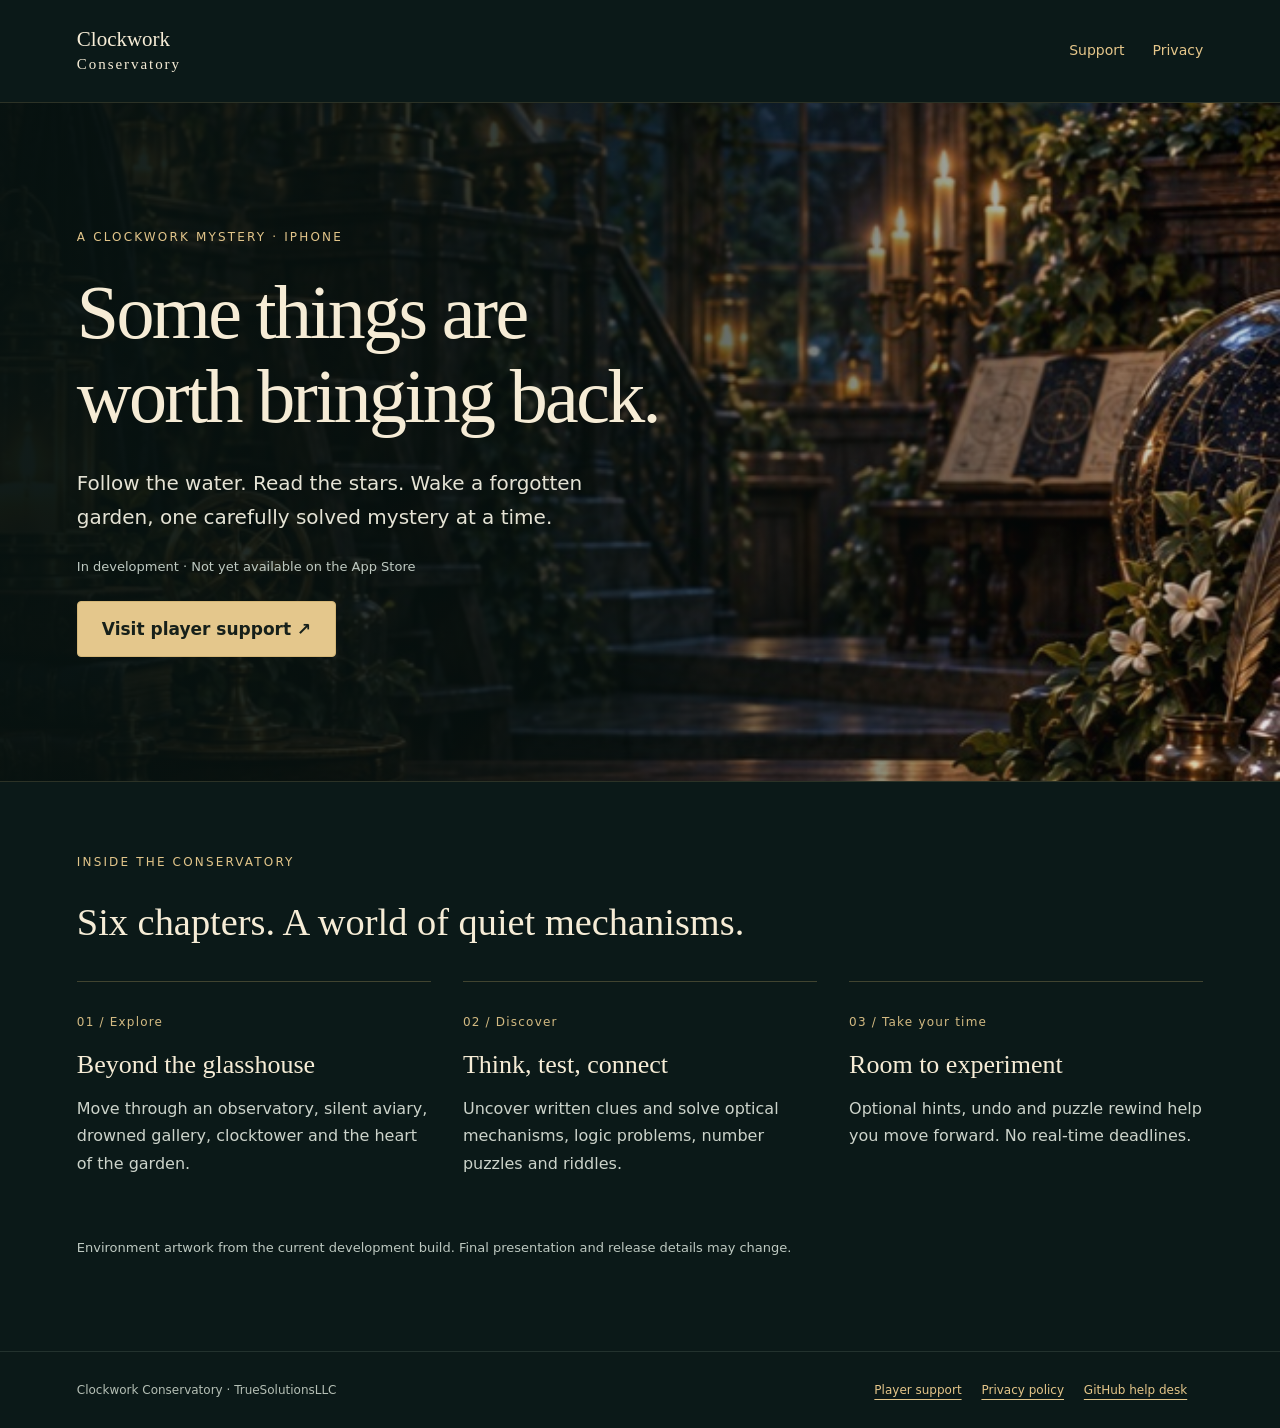
==== docs/index.html @ cb11ec89 "Publish Clockwork Conservatory support and privacy website" ====
<!doctype html>
<html lang="en"><head><meta charset="utf-8"><meta name="viewport" content="width=device-width, initial-scale=1"><meta name="description" content="A garden waiting to wake — official Clockwork Conservatory information and player support."><meta name="theme-color" content="#0b1918"><title>A garden waiting to wake | Clockwork Conservatory</title><link rel="canonical" href="https://truesolutionsllc.github.io/clockwork-conservatory-site/index.html"><link rel="stylesheet" href="styles.css"></head><body><a class="skip" href="#main">Skip to content</a><header><a class="brand" href="index.html">Clockwork<br><span>Conservatory</span></a><nav aria-label="Main"><a href="support.html">Support</a><a href="privacy.html">Privacy</a></nav></header><main id="main"><section class="hero"><div class="hero-art" role="img" aria-label="A brass telescope beneath the glass dome of an overgrown observatory"></div><div class="hero-copy"><p class="eyebrow">A clockwork mystery · iPhone</p><h1>Some things are<br>worth bringing back.</h1><p class="intro">Follow the water. Read the stars. Wake a forgotten garden, one carefully solved mystery at a time.</p><p class="status">In development · Not yet available on the App Store</p><a class="button" href="support.html">Visit player support <span aria-hidden="true">↗</span></a></div></section><section class="below"><p class="eyebrow">Inside the conservatory</p><h2>Six chapters. A world of quiet mechanisms.</h2><div class="cards"><article><span>01 / Explore</span><h3>Beyond the glasshouse</h3><p>Move through an observatory, silent aviary, drowned gallery, clocktower and the heart of the garden.</p></article><article><span>02 / Discover</span><h3>Think, test, connect</h3><p>Uncover written clues and solve optical mechanisms, logic problems, number puzzles and riddles.</p></article><article><span>03 / Take your time</span><h3>Room to experiment</h3><p>Optional hints, undo and puzzle rewind help you move forward. No real-time deadlines.</p></article></div><p class="caption">Environment artwork from the current development build. Final presentation and release details may change.</p></section></main><footer><p>Clockwork Conservatory · TrueSolutionsLLC</p><p><a href="support.html">Player support</a> <a href="privacy.html">Privacy policy</a> <a href="https://github.com/TrueSolutionsLLC/clockwork-conservatory-site/issues">GitHub help desk</a></p></footer></body></html>
---- docs/styles.css ----
*{box-sizing:border-box}html{color-scheme:dark}body{margin:0;background:#0b1918;color:#f6ecd6;font:17px/1.7 system-ui,-apple-system,sans-serif}a{color:#e5c68a;text-underline-offset:5px}a:hover{color:#fff}a:focus-visible,summary:focus-visible{outline:3px solid #f2ca73;outline-offset:6px}header,footer{max-width:1280px;margin:auto;padding:28px 6%;display:flex;align-items:center;justify-content:space-between;gap:24px}.brand{font-family:Georgia,serif;font-size:21px;line-height:1.1;text-decoration:none;color:#f6ecd6}.brand span{font-size:15px;letter-spacing:.13em}nav{display:flex;gap:28px}nav a{font-size:14px;text-decoration:none}.hero{position:relative;min-height:680px;display:flex;align-items:center;isolation:isolate;border-block:1px solid #ad986133}.hero-art{position:absolute;inset:0;z-index:-2;background:url(assets/observatory.jpg) center 45%/cover}.hero:after{content:"";position:absolute;inset:0;z-index:-1;background:linear-gradient(90deg,#071210f5 4%,#071210ce 40%,#07121018 100%)}.hero-copy{width:min(1280px,100%);margin:auto;padding:70px 6%;}.eyebrow{text-transform:uppercase;letter-spacing:.18em;font-size:12px;color:#e2c58a;margin:0 0 24px}h1,h2,h3{font-family:Georgia,serif;font-weight:400;line-height:1.1}h1{font-size:clamp(40px,6vw,76px);letter-spacing:-.035em;margin:0 0 28px}h2{font-size:clamp(28px,3vw,40px);margin:28px 0 20px}h3{font-size:26px;margin:16px 0}p{margin:0 0 22px}.intro{font-size:20px;max-width:580px;color:#e5e3d5}.status,.caption{font-size:13px;color:#bec9c1}.button{display:inline-block;padding:13px 24px;border:1px solid #d4b677;background:#e4c78c;color:#17201a;border-radius:4px;font-weight:650;text-decoration:none}.button:hover{background:#f4dfb7;color:#17201a}.secondary{display:inline-block;margin:14px 20px}.below{max-width:1280px;padding:70px 6%;margin:auto}.cards{display:grid;grid-template-columns:repeat(3,1fr);gap:32px;margin:38px 0}.cards article{border-top:1px solid #ad986155;padding-top:24px}.cards span{font-size:12px;letter-spacing:.1em;color:#d3ba82}.cards p{font-size:16px;color:#ccd3ca}.page{max-width:900px;margin:auto;padding:65px 6% 90px}.page h1{font-size:clamp(40px,6vw,64px)}.page h2{font-size:29px;margin-top:42px}.callout{border:1px solid #7e8c744f;border-radius:12px;background:#152624;padding:28px;margin:40px 0}.callout h2{margin-top:0}.callout .caption{margin:20px 0 0}details{border-bottom:1px solid #81948944;padding:22px 0}summary{cursor:pointer;font-size:18px;font-weight:600}details p{margin:16px 0 0;color:#ccd3ca}.legal p{max-width:720px}footer{border-top:1px solid #81948933;font-size:12px;color:#b5bfb5;flex-wrap:wrap}footer p{margin:0}footer a{margin-right:16px}.skip{position:absolute;left:12px;top:-100px;z-index:9;background:#0b1918;padding:12px}.skip:focus{top:12px}@media(max-width:650px){header{padding:22px 6%}nav{gap:18px}.hero{min-height:650px}.hero-copy{padding-block:65px}.hero:after{background:linear-gradient(90deg,#071210ef,#07121088)}.cards{grid-template-columns:1fr;gap:12px}.below{padding-block:48px}.page{padding-top:40px}.callout{padding:22px}.button{max-width:100%;overflow-wrap:anywhere}footer{align-items:flex-start;flex-direction:column}}
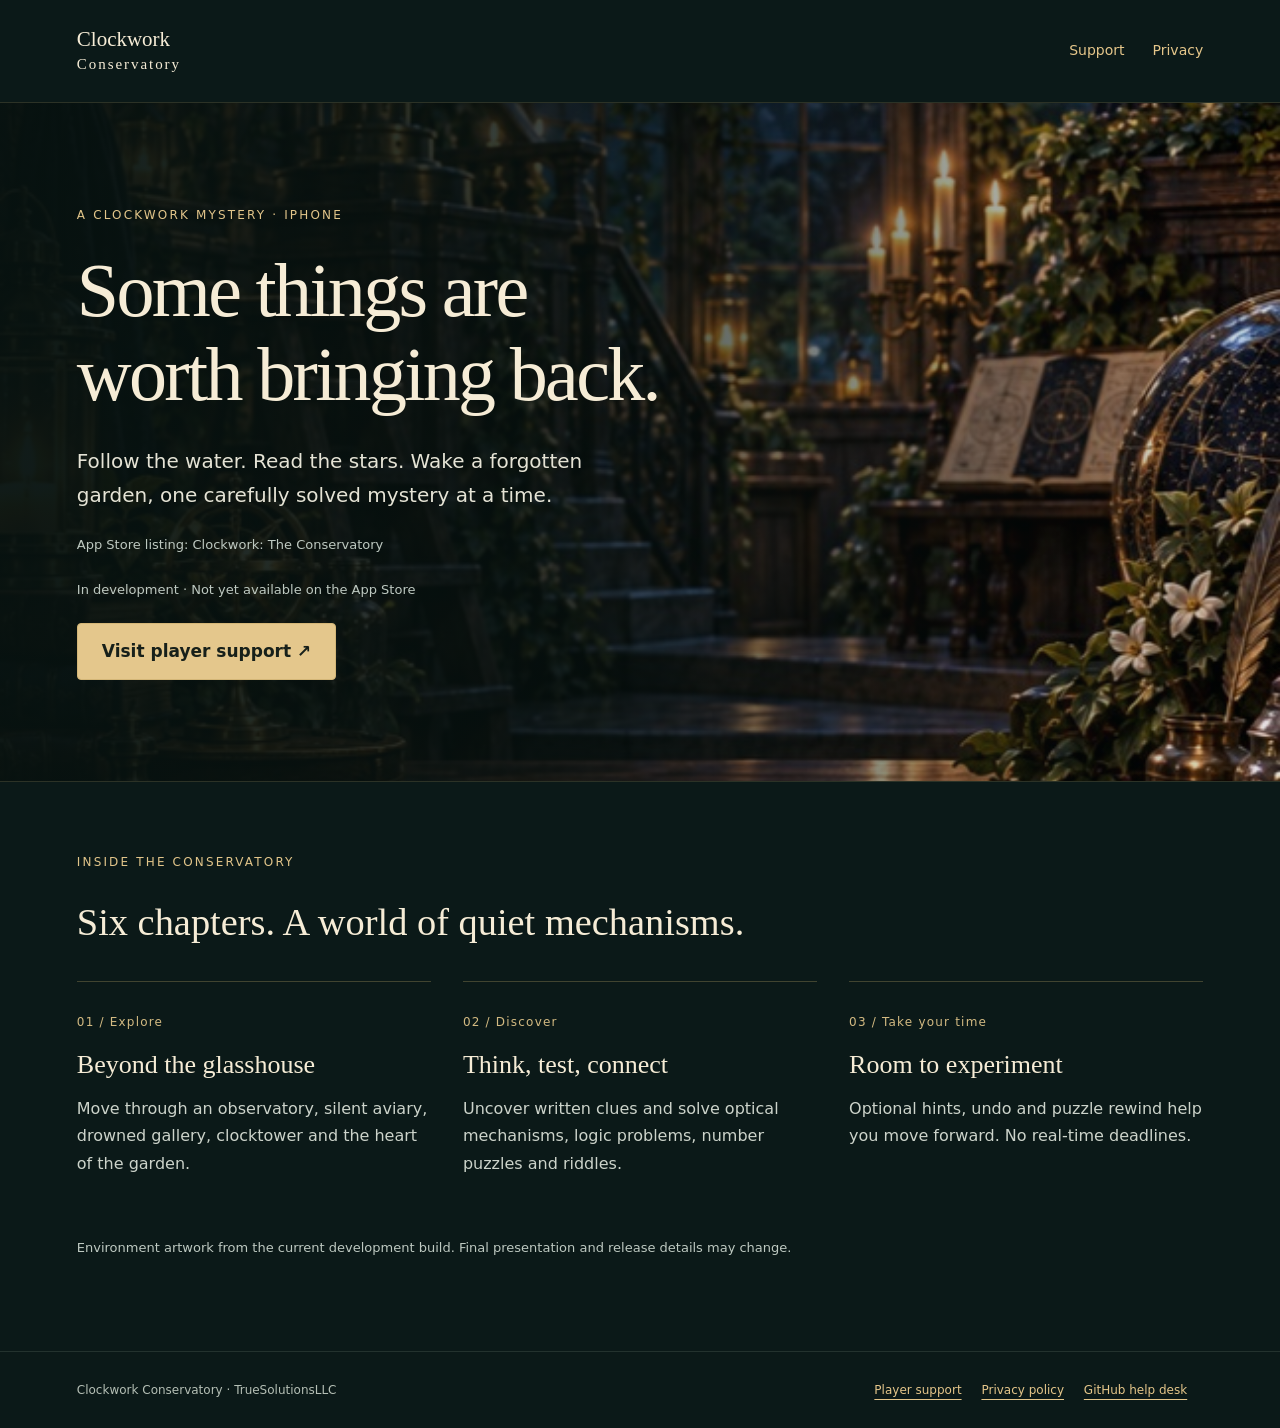
==== commit 7c0c4b36: "Document optional one-time unlock and Apple purchase privacy" ====
--- a/docs/index.html
+++ b/docs/index.html
@@ -1,2 +1,2 @@
 <!doctype html>
-<html lang="en"><head><meta charset="utf-8"><meta name="viewport" content="width=device-width, initial-scale=1"><meta name="description" content="A garden waiting to wake — official Clockwork Conservatory information and player support."><meta name="theme-color" content="#0b1918"><title>A garden waiting to wake | Clockwork Conservatory</title><link rel="canonical" href="https://truesolutionsllc.github.io/clockwork-conservatory-site/index.html"><link rel="stylesheet" href="styles.css"></head><body><a class="skip" href="#main">Skip to content</a><header><a class="brand" href="index.html">Clockwork<br><span>Conservatory</span></a><nav aria-label="Main"><a href="support.html">Support</a><a href="privacy.html">Privacy</a></nav></header><main id="main"><section class="hero"><div class="hero-art" role="img" aria-label="A brass telescope beneath the glass dome of an overgrown observatory"></div><div class="hero-copy"><p class="eyebrow">A clockwork mystery · iPhone</p><h1>Some things are<br>worth bringing back.</h1><p class="intro">Follow the water. Read the stars. Wake a forgotten garden, one carefully solved mystery at a time.</p><p class="status">In development · Not yet available on the App Store</p><a class="button" href="support.html">Visit player support <span aria-hidden="true">↗</span></a></div></section><section class="below"><p class="eyebrow">Inside the conservatory</p><h2>Six chapters. A world of quiet mechanisms.</h2><div class="cards"><article><span>01 / Explore</span><h3>Beyond the glasshouse</h3><p>Move through an observatory, silent aviary, drowned gallery, clocktower and the heart of the garden.</p></article><article><span>02 / Discover</span><h3>Think, test, connect</h3><p>Uncover written clues and solve optical mechanisms, logic problems, number puzzles and riddles.</p></article><article><span>03 / Take your time</span><h3>Room to experiment</h3><p>Optional hints, undo and puzzle rewind help you move forward. No real-time deadlines.</p></article></div><p class="caption">Environment artwork from the current development build. Final presentation and release details may change.</p></section></main><footer><p>Clockwork Conservatory · TrueSolutionsLLC</p><p><a href="support.html">Player support</a> <a href="privacy.html">Privacy policy</a> <a href="https://github.com/TrueSolutionsLLC/clockwork-conservatory-site/issues">GitHub help desk</a></p></footer></body></html>+<html lang="en"><head><meta charset="utf-8"><meta name="viewport" content="width=device-width, initial-scale=1"><meta name="description" content="A garden waiting to wake — official Clockwork Conservatory information and player support."><meta name="theme-color" content="#0b1918"><title>A garden waiting to wake | Clockwork Conservatory</title><link rel="canonical" href="https://truesolutionsllc.github.io/clockwork-conservatory-site/index.html"><link rel="stylesheet" href="styles.css"></head><body><a class="skip" href="#main">Skip to content</a><header><a class="brand" href="index.html">Clockwork<br><span>Conservatory</span></a><nav aria-label="Main"><a href="support.html">Support</a><a href="privacy.html">Privacy</a></nav></header><main id="main"><section class="hero"><div class="hero-art" role="img" aria-label="A brass telescope beneath the glass dome of an overgrown observatory"></div><div class="hero-copy"><p class="eyebrow">A clockwork mystery · iPhone</p><h1>Some things are<br>worth bringing back.</h1><p class="intro">Follow the water. Read the stars. Wake a forgotten garden, one carefully solved mystery at a time.</p><p class="caption">App Store listing: Clockwork: The Conservatory</p><p class="status">In development · Not yet available on the App Store</p><a class="button" href="support.html">Visit player support <span aria-hidden="true">↗</span></a></div></section><section class="below"><p class="eyebrow">Inside the conservatory</p><h2>Six chapters. A world of quiet mechanisms.</h2><div class="cards"><article><span>01 / Explore</span><h3>Beyond the glasshouse</h3><p>Move through an observatory, silent aviary, drowned gallery, clocktower and the heart of the garden.</p></article><article><span>02 / Discover</span><h3>Think, test, connect</h3><p>Uncover written clues and solve optical mechanisms, logic problems, number puzzles and riddles.</p></article><article><span>03 / Take your time</span><h3>Room to experiment</h3><p>Optional hints, undo and puzzle rewind help you move forward. No real-time deadlines.</p></article></div><p class="caption">Environment artwork from the current development build. Final presentation and release details may change.</p></section></main><footer><p>Clockwork Conservatory · TrueSolutionsLLC</p><p><a href="support.html">Player support</a> <a href="privacy.html">Privacy policy</a> <a href="https://github.com/TrueSolutionsLLC/clockwork-conservatory-site/issues">GitHub help desk</a></p></footer></body></html>
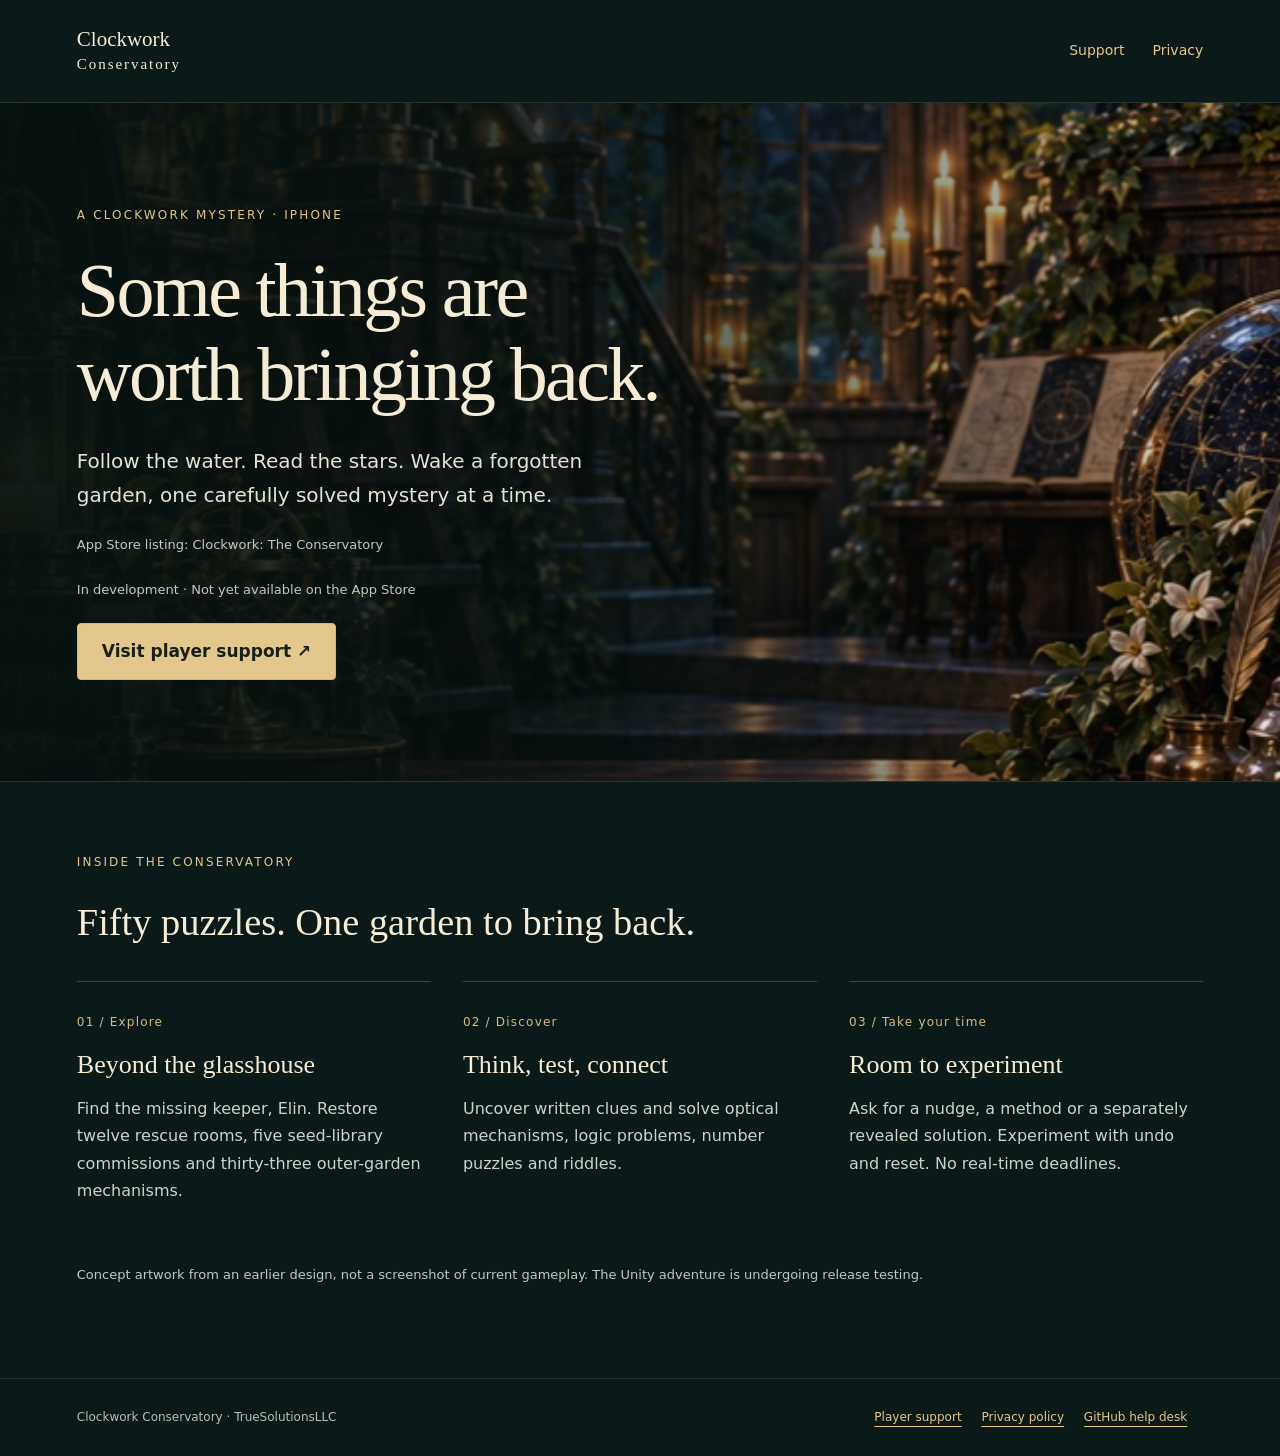
==== commit 7b007002: "Align support pages with the fifty-puzzle Unity adventure" ====
--- a/docs/index.html
+++ b/docs/index.html
@@ -1,2 +1,2 @@
 <!doctype html>
-<html lang="en"><head><meta charset="utf-8"><meta name="viewport" content="width=device-width, initial-scale=1"><meta name="description" content="A garden waiting to wake — official Clockwork Conservatory information and player support."><meta name="theme-color" content="#0b1918"><title>A garden waiting to wake | Clockwork Conservatory</title><link rel="canonical" href="https://truesolutionsllc.github.io/clockwork-conservatory-site/index.html"><link rel="stylesheet" href="styles.css"></head><body><a class="skip" href="#main">Skip to content</a><header><a class="brand" href="index.html">Clockwork<br><span>Conservatory</span></a><nav aria-label="Main"><a href="support.html">Support</a><a href="privacy.html">Privacy</a></nav></header><main id="main"><section class="hero"><div class="hero-art" role="img" aria-label="A brass telescope beneath the glass dome of an overgrown observatory"></div><div class="hero-copy"><p class="eyebrow">A clockwork mystery · iPhone</p><h1>Some things are<br>worth bringing back.</h1><p class="intro">Follow the water. Read the stars. Wake a forgotten garden, one carefully solved mystery at a time.</p><p class="caption">App Store listing: Clockwork: The Conservatory</p><p class="status">In development · Not yet available on the App Store</p><a class="button" href="support.html">Visit player support <span aria-hidden="true">↗</span></a></div></section><section class="below"><p class="eyebrow">Inside the conservatory</p><h2>Six chapters. A world of quiet mechanisms.</h2><div class="cards"><article><span>01 / Explore</span><h3>Beyond the glasshouse</h3><p>Move through an observatory, silent aviary, drowned gallery, clocktower and the heart of the garden.</p></article><article><span>02 / Discover</span><h3>Think, test, connect</h3><p>Uncover written clues and solve optical mechanisms, logic problems, number puzzles and riddles.</p></article><article><span>03 / Take your time</span><h3>Room to experiment</h3><p>Optional hints, undo and puzzle rewind help you move forward. No real-time deadlines.</p></article></div><p class="caption">Environment artwork from the current development build. Final presentation and release details may change.</p></section></main><footer><p>Clockwork Conservatory · TrueSolutionsLLC</p><p><a href="support.html">Player support</a> <a href="privacy.html">Privacy policy</a> <a href="https://github.com/TrueSolutionsLLC/clockwork-conservatory-site/issues">GitHub help desk</a></p></footer></body></html>+<html lang="en"><head><meta charset="utf-8"><meta name="viewport" content="width=device-width, initial-scale=1"><meta name="description" content="A garden waiting to wake — official Clockwork Conservatory information and player support."><meta name="theme-color" content="#0b1918"><title>A garden waiting to wake | Clockwork Conservatory</title><link rel="canonical" href="https://truesolutionsllc.github.io/clockwork-conservatory-site/index.html"><link rel="stylesheet" href="styles.css"></head><body><a class="skip" href="#main">Skip to content</a><header><a class="brand" href="index.html">Clockwork<br><span>Conservatory</span></a><nav aria-label="Main"><a href="support.html">Support</a><a href="privacy.html">Privacy</a></nav></header><main id="main"><section class="hero"><div class="hero-art" role="img" aria-label="A brass telescope beneath the glass dome of an overgrown observatory"></div><div class="hero-copy"><p class="eyebrow">A clockwork mystery · iPhone</p><h1>Some things are<br>worth bringing back.</h1><p class="intro">Follow the water. Read the stars. Wake a forgotten garden, one carefully solved mystery at a time.</p><p class="caption">App Store listing: Clockwork: The Conservatory</p><p class="status">In development · Not yet available on the App Store</p><a class="button" href="support.html">Visit player support <span aria-hidden="true">↗</span></a></div></section><section class="below"><p class="eyebrow">Inside the conservatory</p><h2>Fifty puzzles. One garden to bring back.</h2><div class="cards"><article><span>01 / Explore</span><h3>Beyond the glasshouse</h3><p>Find the missing keeper, Elin. Restore twelve rescue rooms, five seed-library commissions and thirty-three outer-garden mechanisms.</p></article><article><span>02 / Discover</span><h3>Think, test, connect</h3><p>Uncover written clues and solve optical mechanisms, logic problems, number puzzles and riddles.</p></article><article><span>03 / Take your time</span><h3>Room to experiment</h3><p>Ask for a nudge, a method or a separately revealed solution. Experiment with undo and reset. No real-time deadlines.</p></article></div><p class="caption">Concept artwork from an earlier design, not a screenshot of current gameplay. The Unity adventure is undergoing release testing.</p></section></main><footer><p>Clockwork Conservatory · TrueSolutionsLLC</p><p><a href="support.html">Player support</a> <a href="privacy.html">Privacy policy</a> <a href="https://github.com/TrueSolutionsLLC/clockwork-conservatory-site/issues">GitHub help desk</a></p></footer></body></html>
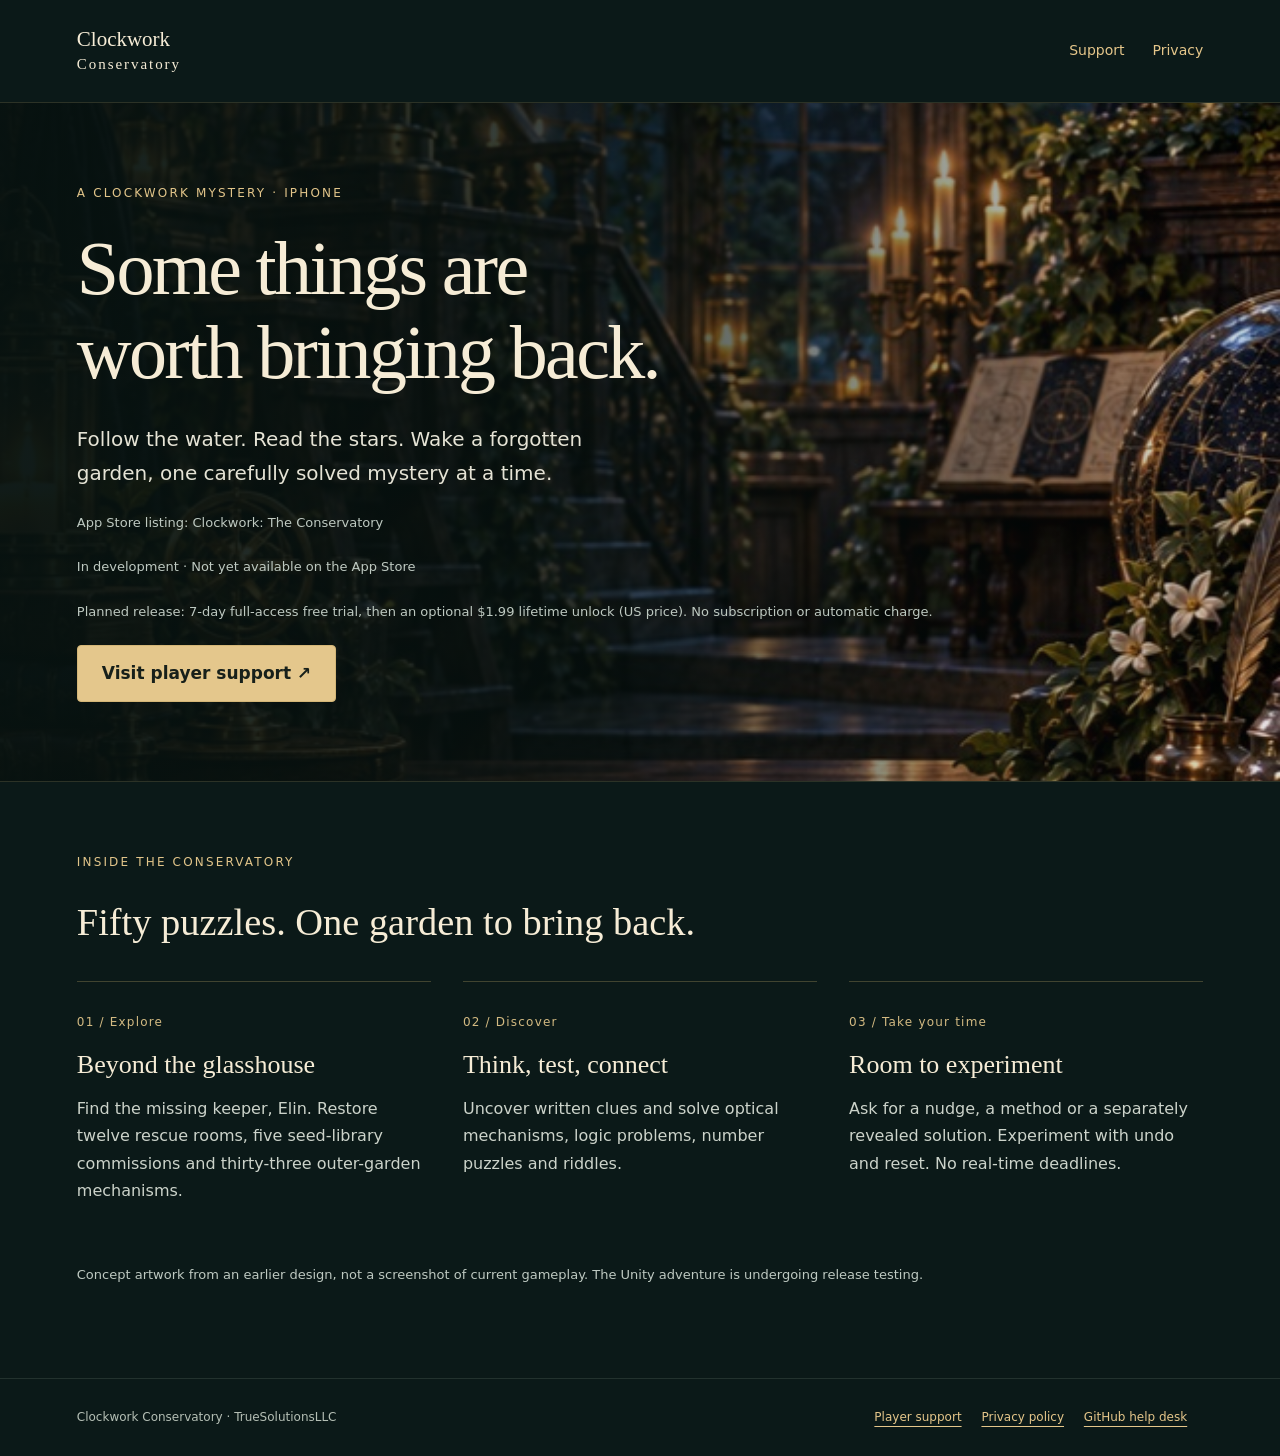
==== commit 33c5265e: "Document seven-day trial and lifetime pricing" ====
--- a/docs/index.html
+++ b/docs/index.html
@@ -1,2 +1,2 @@
 <!doctype html>
-<html lang="en"><head><meta charset="utf-8"><meta name="viewport" content="width=device-width, initial-scale=1"><meta name="description" content="A garden waiting to wake — official Clockwork Conservatory information and player support."><meta name="theme-color" content="#0b1918"><title>A garden waiting to wake | Clockwork Conservatory</title><link rel="canonical" href="https://truesolutionsllc.github.io/clockwork-conservatory-site/index.html"><link rel="stylesheet" href="styles.css"></head><body><a class="skip" href="#main">Skip to content</a><header><a class="brand" href="index.html">Clockwork<br><span>Conservatory</span></a><nav aria-label="Main"><a href="support.html">Support</a><a href="privacy.html">Privacy</a></nav></header><main id="main"><section class="hero"><div class="hero-art" role="img" aria-label="A brass telescope beneath the glass dome of an overgrown observatory"></div><div class="hero-copy"><p class="eyebrow">A clockwork mystery · iPhone</p><h1>Some things are<br>worth bringing back.</h1><p class="intro">Follow the water. Read the stars. Wake a forgotten garden, one carefully solved mystery at a time.</p><p class="caption">App Store listing: Clockwork: The Conservatory</p><p class="status">In development · Not yet available on the App Store</p><a class="button" href="support.html">Visit player support <span aria-hidden="true">↗</span></a></div></section><section class="below"><p class="eyebrow">Inside the conservatory</p><h2>Fifty puzzles. One garden to bring back.</h2><div class="cards"><article><span>01 / Explore</span><h3>Beyond the glasshouse</h3><p>Find the missing keeper, Elin. Restore twelve rescue rooms, five seed-library commissions and thirty-three outer-garden mechanisms.</p></article><article><span>02 / Discover</span><h3>Think, test, connect</h3><p>Uncover written clues and solve optical mechanisms, logic problems, number puzzles and riddles.</p></article><article><span>03 / Take your time</span><h3>Room to experiment</h3><p>Ask for a nudge, a method or a separately revealed solution. Experiment with undo and reset. No real-time deadlines.</p></article></div><p class="caption">Concept artwork from an earlier design, not a screenshot of current gameplay. The Unity adventure is undergoing release testing.</p></section></main><footer><p>Clockwork Conservatory · TrueSolutionsLLC</p><p><a href="support.html">Player support</a> <a href="privacy.html">Privacy policy</a> <a href="https://github.com/TrueSolutionsLLC/clockwork-conservatory-site/issues">GitHub help desk</a></p></footer></body></html>+<html lang="en"><head><meta charset="utf-8"><meta name="viewport" content="width=device-width, initial-scale=1"><meta name="description" content="A garden waiting to wake — official Clockwork Conservatory information and player support."><meta name="theme-color" content="#0b1918"><title>A garden waiting to wake | Clockwork Conservatory</title><link rel="canonical" href="https://truesolutionsllc.github.io/clockwork-conservatory-site/index.html"><link rel="stylesheet" href="styles.css"></head><body><a class="skip" href="#main">Skip to content</a><header><a class="brand" href="index.html">Clockwork<br><span>Conservatory</span></a><nav aria-label="Main"><a href="support.html">Support</a><a href="privacy.html">Privacy</a></nav></header><main id="main"><section class="hero"><div class="hero-art" role="img" aria-label="A brass telescope beneath the glass dome of an overgrown observatory"></div><div class="hero-copy"><p class="eyebrow">A clockwork mystery · iPhone</p><h1>Some things are<br>worth bringing back.</h1><p class="intro">Follow the water. Read the stars. Wake a forgotten garden, one carefully solved mystery at a time.</p><p class="caption">App Store listing: Clockwork: The Conservatory</p><p class="status">In development · Not yet available on the App Store</p><p class="caption">Planned release: 7-day full-access free trial, then an optional $1.99 lifetime unlock (US price). No subscription or automatic charge.</p><a class="button" href="support.html">Visit player support <span aria-hidden="true">↗</span></a></div></section><section class="below"><p class="eyebrow">Inside the conservatory</p><h2>Fifty puzzles. One garden to bring back.</h2><div class="cards"><article><span>01 / Explore</span><h3>Beyond the glasshouse</h3><p>Find the missing keeper, Elin. Restore twelve rescue rooms, five seed-library commissions and thirty-three outer-garden mechanisms.</p></article><article><span>02 / Discover</span><h3>Think, test, connect</h3><p>Uncover written clues and solve optical mechanisms, logic problems, number puzzles and riddles.</p></article><article><span>03 / Take your time</span><h3>Room to experiment</h3><p>Ask for a nudge, a method or a separately revealed solution. Experiment with undo and reset. No real-time deadlines.</p></article></div><p class="caption">Concept artwork from an earlier design, not a screenshot of current gameplay. The Unity adventure is undergoing release testing.</p></section></main><footer><p>Clockwork Conservatory · TrueSolutionsLLC</p><p><a href="support.html">Player support</a> <a href="privacy.html">Privacy policy</a> <a href="https://github.com/TrueSolutionsLLC/clockwork-conservatory-site/issues">GitHub help desk</a></p></footer></body></html>
